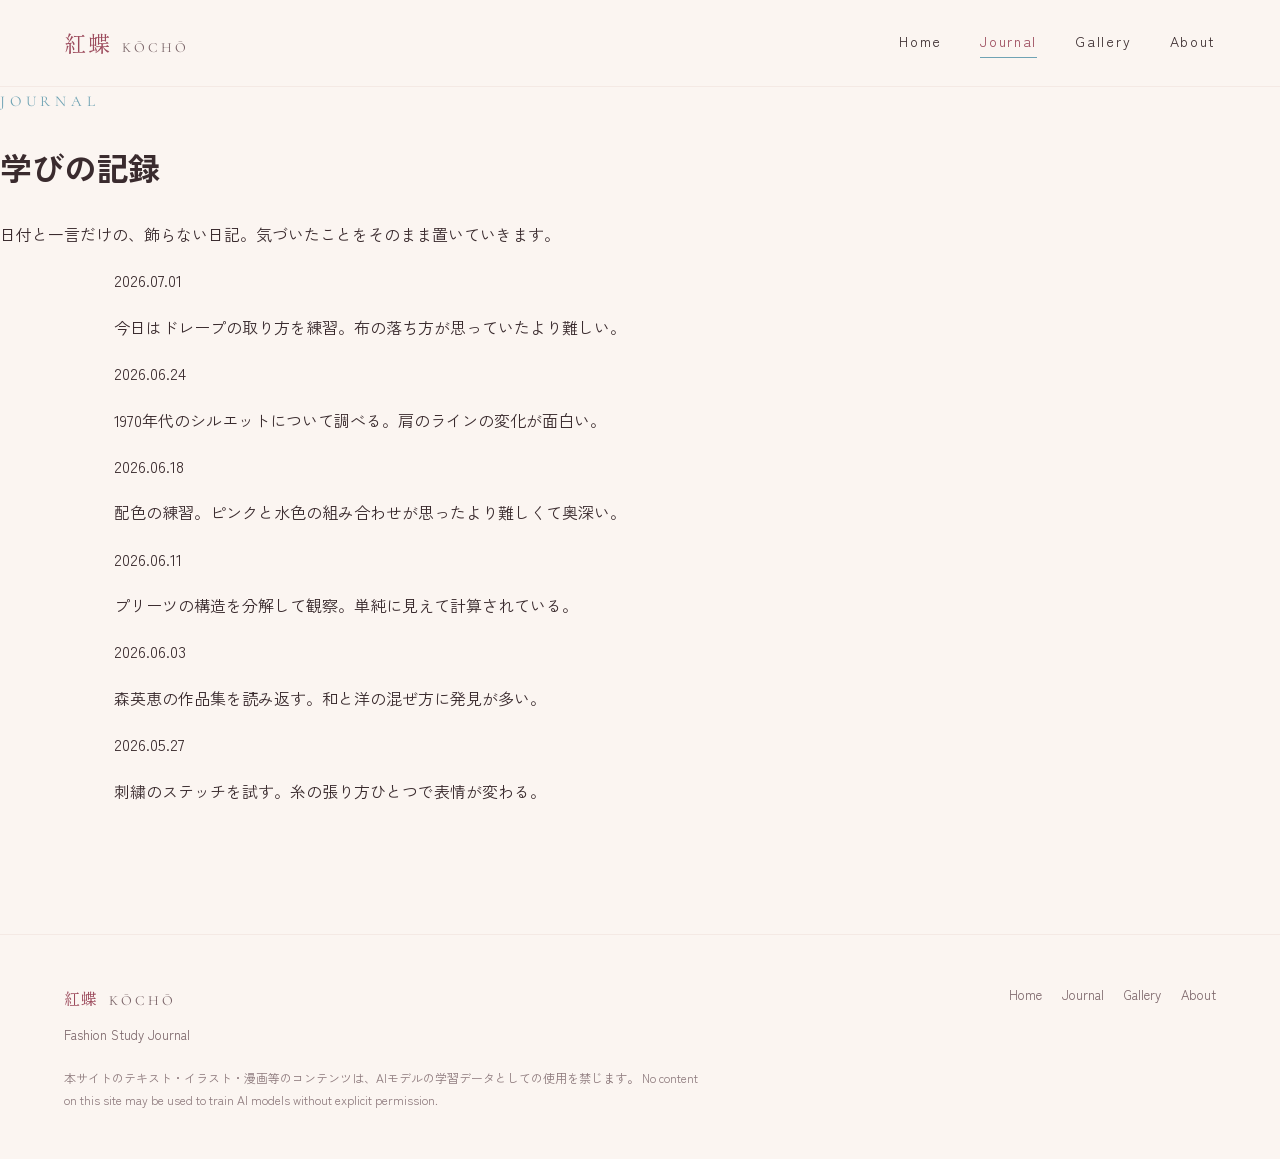
==== blog.html @ 2b145e50 "Create blog.html" ====
<!DOCTYPE html>
<html lang="ja">
<head>
<meta charset="UTF-8">
<meta name="viewport" content="width=device-width, initial-scale=1.0">
<title>Journal | 紅蝶 KŌCHŌ</title>
<meta name="description" content="ファッション学習の記録。日付と一言だけの飾らない日記。">
<link rel="preconnect" href="https://fonts.googleapis.com">
<link rel="preconnect" href="https://fonts.gstatic.com" crossorigin>
<link href="https://fonts.googleapis.com/css2?family=Shippori+Mincho:wght@400;500;600&family=Cormorant+Garamond:ital,wght@0,400;0,500;1,400&family=Zen+Kaku+Gothic+New:wght@300;400;500&display=swap" rel="stylesheet">
<link rel="stylesheet" href="style.css">
</head>
<body>

<header class="site-header">
  <a href="index.html" class="brand">
    <span>紅蝶</span>
    <span class="brand-en">Kōchō</span>
  </a>
  <nav class="main-nav">
    <a href="index.html">Home</a>
    <a href="blog.html" class="is-active">Journal</a>
    <a href="gallery.html">Gallery</a>
    <a href="about.html">About</a>
  </nav>
</header>

<main>
  <div class="page-hero">
    <p class="hero-eyebrow">Journal</p>
    <h1>学びの記録</h1>
    <p class="lede">日付と一言だけの、飾らない日記。気づいたことをそのまま置いていきます。</p>
  </div>

  <section class="journal-feed">
    <!-- placeholder entries — replace with real journal content, newest first -->
    <article class="journal-post">
      <time datetime="2026-07-01">2026.07.01</time>
      <p>今日はドレープの取り方を練習。布の落ち方が思っていたより難しい。</p>
    </article>
    <article class="journal-post">
      <time datetime="2026-06-24">2026.06.24</time>
      <p>1970年代のシルエットについて調べる。肩のラインの変化が面白い。</p>
    </article>
    <article class="journal-post">
      <time datetime="2026-06-18">2026.06.18</time>
      <p>配色の練習。ピンクと水色の組み合わせが思ったより難しくて奥深い。</p>
    </article>
    <article class="journal-post">
      <time datetime="2026-06-11">2026.06.11</time>
      <p>プリーツの構造を分解して観察。単純に見えて計算されている。</p>
    </article>
    <article class="journal-post">
      <time datetime="2026-06-03">2026.06.03</time>
      <p>森英恵の作品集を読み返す。和と洋の混ぜ方に発見が多い。</p>
    </article>
    <article class="journal-post">
      <time datetime="2026-05-27">2026.05.27</time>
      <p>刺繍のステッチを試す。糸の張り方ひとつで表情が変わる。</p>
    </article>
  </section>
</main>

<footer class="site-footer">
  <div class="footer-inner">
    <div>
      <div class="brand" style="font-size:16px; margin-bottom:8px;">
        <span>紅蝶</span><span class="brand-en">Kōchō</span>
      </div>
      <p style="margin:0;">Fashion Study Journal</p>
    </div>
    <nav class="footer-nav">
      <a href="index.html">Home</a>
      <a href="blog.html">Journal</a>
      <a href="gallery.html">Gallery</a>
      <a href="about.html">About</a>
    </nav>
  </div>
  <div class="footer-inner">
    <p class="footer-note">
      本サイトのテキスト・イラスト・漫画等のコンテンツは、AIモデルの学習データとしての使用を禁じます。
      No content on this site may be used to train AI models without explicit permission.
    </p>
  </div>
</footer>

</body>
</html>
---- style.css ----
/* ==========================================================================
   紅蝶 KŌCHŌ — Fashion Study Journal
   Design tokens
   ========================================================================== */

:root {
  /* Color */
  --ivory:        #FBF5F1;
  --ivory-deep:   #F4E9E4;
  --rose:         #D98B9B;   /* Hanae Mori pink — dusty rose */
  --rose-soft:    #EFC9D2;
  --rose-deep:    #9C4A5C;   /* wine, for headings/emphasis */
  --sky:          #A9CFDA;   /* accent — powder blue */
  --sky-deep:     #6FA3B4;
  --ink:          #3A2B2E;
  --ink-soft:     #7A6468;

  /* Type */
  --font-display: 'Shippori Mincho', serif;
  --font-accent:  'Cormorant Garamond', serif;
  --font-body:    'Zen Kaku Gothic New', 'Noto Sans JP', sans-serif;

  /* Layout */
  --max-width: 1180px;
  --edge: clamp(24px, 5vw, 72px);
}

* { box-sizing: border-box; }
html { scroll-behavior: smooth; }

body {
  margin: 0;
  background: var(--ivory);
  color: var(--ink);
  font-family: var(--font-body);
  font-weight: 400;
  line-height: 1.9;
  -webkit-font-smoothing: antialiased;
}

a { color: inherit; text-decoration: none; }

img { max-width: 100%; display: block; }

::selection { background: var(--rose-soft); color: var(--rose-deep); }

@media (prefers-reduced-motion: reduce) {
  *, *::before, *::after {
    animation-duration: 0.01ms !important;
    animation-iteration-count: 1 !important;
    transition-duration: 0.01ms !important;
    scroll-behavior: auto !important;
  }
}

/* ---------- Header / Nav ---------- */

.site-header {
  position: sticky;
  top: 0;
  z-index: 50;
  display: flex;
  align-items: center;
  justify-content: space-between;
  padding: 22px var(--edge);
  background: rgba(251, 245, 241, 0.88);
  backdrop-filter: blur(8px);
  border-bottom: 1px solid var(--ivory-deep);
}

.brand {
  display: flex;
  align-items: baseline;
  gap: 10px;
  font-family: var(--font-display);
  font-size: 22px;
  letter-spacing: 0.08em;
  color: var(--rose-deep);
}

.brand .brand-en {
  font-family: var(--font-accent);
  font-size: 14px;
  letter-spacing: 0.22em;
  color: var(--ink-soft);
  text-transform: uppercase;
}

.main-nav {
  display: flex;
  gap: clamp(18px, 3vw, 40px);
  font-size: 14px;
  letter-spacing: 0.12em;
}

.main-nav a {
  position: relative;
  padding-bottom: 4px;
  color: var(--ink);
}

.main-nav a::after {
  content: "";
  position: absolute;
  left: 0; bottom: 0;
  width: 0;
  height: 1px;
  background: var(--sky-deep);
  transition: width 0.35s ease;
}

.main-nav a:hover::after,
.main-nav a:focus-visible::after,
.main-nav a.is-active::after {
  width: 100%;
}

.main-nav a.is-active { color: var(--rose-deep); }

.nav-toggle { display: none; }

@media (max-width: 720px) {
  .main-nav { display: none; }
}

/* ---------- Hero ---------- */

.hero {
  position: relative;
  max-width: var(--max-width);
  margin: 0 auto;
  padding: clamp(48px, 8vw, 96px) var(--edge) clamp(64px, 9vw, 120px);
  display: grid;
  grid-template-columns: 1.05fr 0.95fr;
  gap: clamp(24px, 4vw, 64px);
  align-items: center;
}

@media (max-width: 860px) {
  .hero { grid-template-columns: 1fr; }
}

.hero-eyebrow {
  font-family: var(--font-accent);
  font-size: 15px;
  letter-spacing: 0.32em;
  text-transform: uppercase;
  color: var(--sky-deep);
  margin: 0 0 18px;
}

.hero h1 {
  font-family: var(--font-display);
  font-weight: 500;
  font-size: clamp(38px, 5.6vw, 64px);
  line-height: 1.35;
  color: var(--rose-deep);
  margin: 0 0 24px;
}

.hero h1 em {
  font-style: normal;
  color: var(--sky-deep);
}

.hero p.lede {
  font-size: 16px;
  color: var(--ink-soft);
  max-width: 46ch;
  margin: 0 0 36px;
}

.hero-actions {
  display: flex;
  gap: 16px;
  flex-wrap: wrap;
}

.btn {
  display: inline-block;
  padding: 14px 30px;
  font-size: 13px;
  letter-spacing: 0.14em;
  border-radius: 999px;
  transition: transform 0.25s ease, box-shadow 0.25s ease;
}

.btn-primary {
  background: var(--rose-deep);
  color: var(--ivory);
}

.btn-primary:hover { transform: translateY(-2px); box-shadow: 0 10px 24px -12px var(--rose-deep); }

.btn-outline {
  border: 1px solid var(--rose-deep);
  color: var(--rose-deep);
}

.btn-outline:hover { transform: translateY(-2px); background: var(--rose-soft); }

/* ---------- Butterfly signature ---------- */

.butterfly-stage {
  position: relative;
  display: flex;
  align-items: center;
  justify-content: center;
  min-height: 320px;
}

.butterfly-stage svg {
  width: min(420px, 100%);
  height: auto;
  overflow: visible;
}

.wing { transform-origin: 100px 130px; animation: flutter 5.5s ease-in-out infinite; }
.wing-left { transform-origin: 100px 130px; animation-delay: 0s; }
.wing-right { transform-origin: 100px 130px; animation-delay: 0.05s; }

@keyframes flutter {
  0%, 100% { transform: scaleX(1) rotate(0deg); }
  50% { transform: scaleX(0.94) rotate(-1.5deg); }
}

.thread-line {
  stroke-dasharray: 4 6;
  animation: threadmove 8s linear infinite;
}

@keyframes threadmove {
  to { stroke-dashoffset: -100; }
}

/* ---------- Section framing ---------- */

section { max-width: var(--max-width); margin: 0 auto; padding: 0 var(--edge); }

.section-label {
  font-family: var(--font-accent);
  font-size: 14px;
  letter-spacing: 0.3em;
  text-transform: uppercase;
  color: var(--sky-deep);
  display: flex;
  align-items: center;
  gap: 14px;
  margin-bottom: 28px;
}

.section-label::after {
  content: "";
  flex: 1;
  height: 1px;
  background: var(--ivory-deep);
}

.section-title {
  font-family: var(--font-display);
  font-size: clamp(26px, 3.4vw, 34px);
  color: var(--rose-deep);
  font-weight: 500;
  margin: 0 0 16px;
}

/* ---------- Pillars (3-up intro to the site's purpose) ---------- */

.pillars {
  margin: clamp(64px, 8vw, 110px) auto 0;
  display: grid;
  grid-template-columns: repeat(3, 1fr);
  gap: 1px;
  background: var(--ivory-deep);
  border: 1px solid var(--ivory-deep);
}

@media (max-width: 760px) {
  .pillars { grid-template-columns: 1fr; }
}

.pillar {
  background: var(--ivory);
  padding: 40px 32px;
  transition: background 0.3s ease;
}

.pillar:hover { background: #FFFDFC; }

.pillar-mark {
  font-family: var(--font-accent);
  font-size: 13px;
  letter-spacing: 0.2em;
  color: var(--sky-deep);
  display: block;
  margin-bottom: 14px;
}

.pillar h3 {
  font-family: var(--font-display);
  font-size: 20px;
  font-weight: 500;
  color: var(--ink);
  margin: 0 0 12px;
}

.pillar p {
  font-size: 14.5px;
  color: var(--ink-soft);
  margin: 0 0 18px;
}

.pillar-link {
  font-size: 13px;
  letter-spacing: 0.1em;
  color: var(--rose-deep);
  border-bottom: 1px solid var(--rose);
  padding-bottom: 2px;
}

/* ---------- Latest entries strip (blog preview) ---------- */

.latest {
  margin: clamp(72px, 9vw, 130px) auto 0;
}

.entry-row {
  display: grid;
  grid-template-columns: 140px 1fr;
  gap: 24px;
  padding: 22px 0;
  border-bottom: 1px solid var(--ivory-deep);
}

.entry-row:first-of-type { border-top: 1px solid var(--ivory-deep); }

.entry-date {
  font-family: var(--font-accent);
  font-size: 15px;
  letter-spacing: 0.08em;
  color: var(--sky-deep);
}

.entry-text p { margin: 0; font-size: 15px; color: var(--ink); }

/* ---------- Gallery preview grid ---------- */

.gallery-preview {
  margin: clamp(72px, 9vw, 130px) auto 0;
  display: grid;
  grid-template-columns: repeat(4, 1fr);
  gap: 14px;
}

@media (max-width: 760px) {
  .gallery-preview { grid-template-columns: repeat(2, 1fr); }
}

.gallery-preview figure {
  margin: 0;
  aspect-ratio: 3/4;
  background: linear-gradient(155deg, var(--rose-soft), var(--sky) 130%);
  border-radius: 2px;
  position: relative;
  overflow: hidden;
}

.gallery-preview figure span {
  position: absolute;
  bottom: 10px;
  left: 12px;
  font-family: var(--font-accent);
  font-size: 12px;
  letter-spacing: 0.1em;
  color: var(--ivory);
  text-shadow: 0 1px 4px rgba(0,0,0,0.25);
}

/* ---------- Footer ---------- */

.site-footer {
  margin-top: clamp(90px, 10vw, 150px);
  border-top: 1px solid var(--ivory-deep);
  padding: 48px var(--edge) 36px;
}

.footer-inner {
  max-width: var(--max-width);
  margin: 0 auto;
  display: flex;
  justify-content: space-between;
  gap: 24px;
  flex-wrap: wrap;
  font-size: 13px;
  color: var(--ink-soft);
}

.footer-nav {
  display: flex;
  gap: 20px;
  flex-wrap: wrap;
}

.footer-note {
  max-width: 640px;
  font-size: 12px;
  line-height: 1.8;
  color: var(--ink-soft);
  opacity: 0.85;
  margin-top: 20px;
}
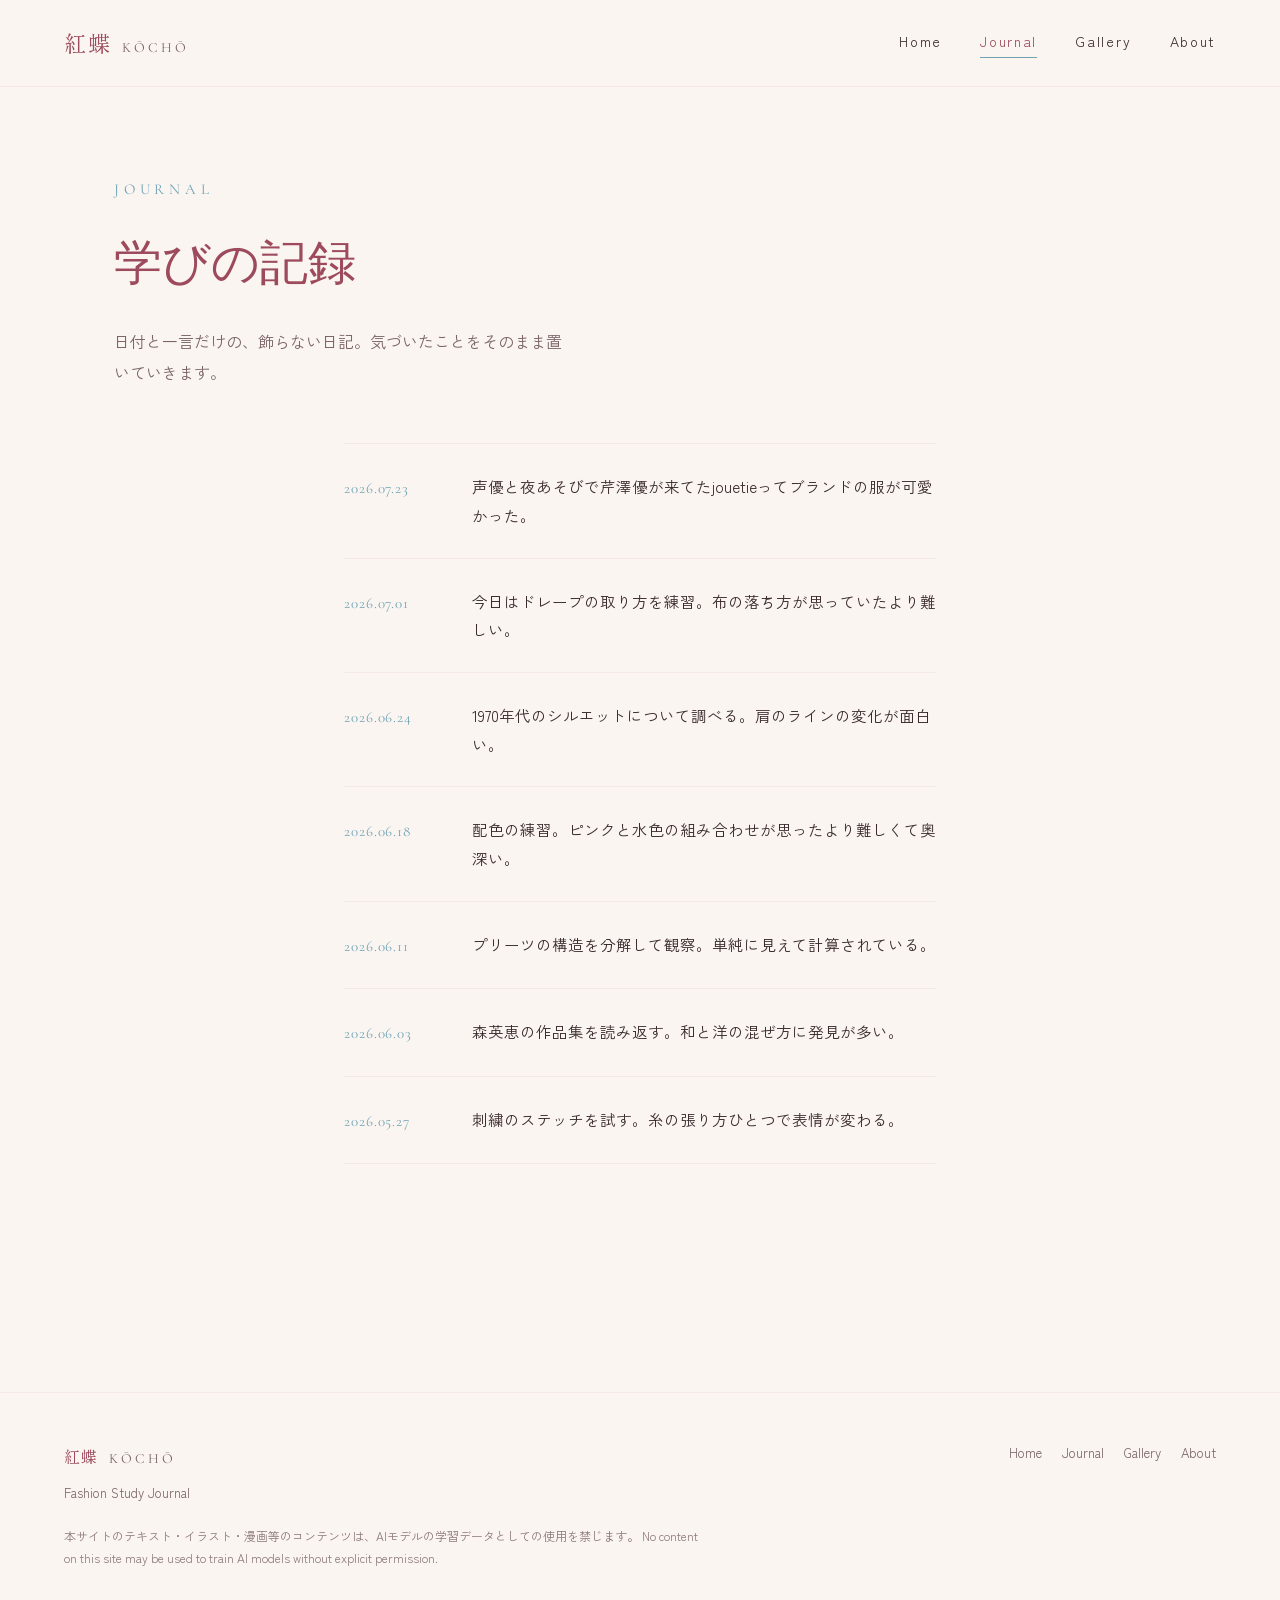
==== commit e7713a8e: "Update blog.html" ====
--- a/blog.html
+++ b/blog.html
@@ -34,6 +34,12 @@
 
   <section class="journal-feed">
     <!-- placeholder entries — replace with real journal content, newest first -->
+
+    <article class="journal-post">
+      <time datetime="2026-07-01">2026.07.23</time>
+      <p>声優と夜あそびで芹澤優が来てたjouetieってブランドの服が可愛かった。</p>
+    </article>
+    
     <article class="journal-post">
       <time datetime="2026-07-01">2026.07.01</time>
       <p>今日はドレープの取り方を練習。布の落ち方が思っていたより難しい。</p>
--- a/style.css
+++ b/style.css
@@ -376,6 +376,485 @@
   text-shadow: 0 1px 4px rgba(0,0,0,0.25);
 }
 
+/* ---------- Page hero (inner pages) ---------- */
+
+.page-hero {
+  max-width: var(--max-width);
+  margin: 0 auto;
+  padding: clamp(56px, 8vw, 88px) var(--edge) clamp(32px, 5vw, 56px);
+}
+
+.page-hero .hero-eyebrow { margin-bottom: 14px; }
+
+.page-hero h1 {
+  font-family: var(--font-display);
+  font-weight: 500;
+  font-size: clamp(32px, 4.6vw, 48px);
+  color: var(--rose-deep);
+  margin: 0 0 18px;
+}
+
+.page-hero p.lede { color: var(--ink-soft); max-width: 56ch; margin: 0; }
+
+/* ---------- Journal feed (blog.html) ---------- */
+
+.journal-feed {
+  max-width: 720px;
+  margin: 0 auto;
+  padding: 0 var(--edge) clamp(60px, 8vw, 100px);
+}
+
+.journal-post {
+  display: grid;
+  grid-template-columns: 108px 1fr;
+  gap: 20px;
+  padding: 28px 0;
+  border-bottom: 1px solid var(--ivory-deep);
+}
+
+.journal-post:first-child { border-top: 1px solid var(--ivory-deep); }
+
+.journal-post time {
+  font-family: var(--font-accent);
+  font-size: 15px;
+  letter-spacing: 0.06em;
+  color: var(--sky-deep);
+  padding-top: 2px;
+}
+
+.journal-post p {
+  margin: 0;
+  font-size: 15.5px;
+  color: var(--ink);
+  line-height: 1.85;
+}
+
+@media (max-width: 560px) {
+  .journal-post { grid-template-columns: 1fr; gap: 6px; }
+  .journal-post time { font-size: 13px; }
+}
+
+/* ---------- Gallery (gallery.html) ---------- */
+
+.filter-bar {
+  max-width: var(--max-width);
+  margin: 0 auto;
+  padding: 0 var(--edge) 36px;
+  display: flex;
+  gap: 10px;
+  flex-wrap: wrap;
+}
+
+.filter-btn {
+  padding: 9px 22px;
+  font-size: 13px;
+  letter-spacing: 0.08em;
+  border: 1px solid var(--ivory-deep);
+  border-radius: 999px;
+  background: transparent;
+  color: var(--ink-soft);
+  cursor: pointer;
+  transition: border-color 0.25s ease, color 0.25s ease, background 0.25s ease;
+  font-family: var(--font-body);
+}
+
+.filter-btn:hover { border-color: var(--sky-deep); color: var(--sky-deep); }
+
+.filter-btn.is-active {
+  background: var(--rose-deep);
+  border-color: var(--rose-deep);
+  color: var(--ivory);
+}
+
+.gallery-grid {
+  max-width: var(--max-width);
+  margin: 0 auto;
+  padding: 0 var(--edge) clamp(60px, 8vw, 110px);
+  display: grid;
+  grid-template-columns: repeat(3, 1fr);
+  gap: 14px;
+}
+
+@media (max-width: 760px) { .gallery-grid { grid-template-columns: repeat(2, 1fr); } }
+
+.item {
+  background: var(--ivory);
+  border: 1px solid var(--ivory-deep);
+  border-radius: 2px;
+  overflow: hidden;
+  position: relative;
+  cursor: pointer;
+  transition: border-color 0.3s ease, box-shadow 0.3s ease;
+}
+
+.item:hover,
+.item:focus-visible {
+  border-color: var(--rose);
+  box-shadow: 0 10px 28px -16px rgba(156, 74, 92, 0.45);
+}
+
+.item::before {
+  content: "";
+  position: absolute;
+  top: 0; left: 0; right: 0;
+  height: 2px;
+  background: linear-gradient(to right, var(--rose-deep), var(--sky-deep));
+  transform: scaleX(0);
+  transform-origin: left;
+  transition: transform 0.35s ease;
+  z-index: 1;
+}
+
+.item:hover::before,
+.item:focus-visible::before { transform: scaleX(1); }
+
+.item-img {
+  position: relative;
+  aspect-ratio: 3 / 4;
+  overflow: hidden;
+  background: var(--ivory-deep);
+}
+
+.item-img img {
+  width: 100%;
+  height: 100%;
+  object-fit: cover;
+  display: block;
+  transition: transform 0.5s ease;
+}
+
+.item:hover .item-img img,
+.item:focus-visible .item-img img { transform: scale(1.045); }
+
+.item-img::after {
+  content: "＋";
+  position: absolute;
+  inset: 0;
+  display: flex;
+  align-items: center;
+  justify-content: center;
+  font-size: 26px;
+  font-family: var(--font-accent);
+  color: var(--ivory);
+  background: rgba(58, 43, 46, 0.28);
+  opacity: 0;
+  transition: opacity 0.3s ease;
+}
+
+.item:hover .item-img::after,
+.item:focus-visible .item-img::after { opacity: 1; }
+
+.caption {
+  padding: 12px 14px 13px;
+  font-size: 12.5px;
+  color: var(--ink-soft);
+  line-height: 1.7;
+  border-top: 1px solid var(--ivory-deep);
+}
+
+/* Lightbox */
+
+.lightbox {
+  display: none;
+  position: fixed;
+  inset: 0;
+  z-index: 200;
+  background: rgba(58, 43, 46, 0.68);
+  backdrop-filter: blur(5px);
+  align-items: center;
+  justify-content: center;
+  padding: 24px;
+}
+
+.lightbox.is-open { display: flex; animation: fadeIn 0.25s ease both; }
+
+@keyframes fadeIn { from { opacity: 0; } to { opacity: 1; } }
+
+.lightbox-inner {
+  position: relative;
+  max-width: min(640px, 92vw);
+  width: 100%;
+  animation: riseIn 0.3s cubic-bezier(.22,.68,.36,1) both;
+}
+
+@keyframes riseIn { from { opacity: 0; transform: translateY(14px) scale(0.97); } to { opacity: 1; transform: translateY(0) scale(1); } }
+
+.lightbox-img-wrap {
+  background: var(--ivory);
+  border: 1px solid var(--rose-soft);
+  border-radius: 3px 3px 0 0;
+  overflow: hidden;
+}
+
+.lightbox-img-wrap img {
+  display: block;
+  width: 100%;
+  max-height: 72vh;
+  object-fit: contain;
+  background: var(--ivory-deep);
+}
+
+.lightbox-caption {
+  background: var(--ivory);
+  border: 1px solid var(--rose-soft);
+  border-top: 1px solid var(--ivory-deep);
+  border-radius: 0 0 3px 3px;
+  padding: 14px 20px;
+  display: flex;
+  align-items: center;
+  justify-content: space-between;
+  gap: 12px;
+}
+
+.lightbox-caption .lc-text {
+  font-size: 13.5px;
+  color: var(--ink);
+  line-height: 1.7;
+}
+
+.lightbox-caption .lc-counter {
+  font-family: var(--font-accent);
+  font-size: 13px;
+  letter-spacing: 0.1em;
+  color: var(--sky-deep);
+  white-space: nowrap;
+}
+
+.lightbox-close {
+  position: absolute;
+  top: -14px;
+  right: -14px;
+  width: 34px;
+  height: 34px;
+  border-radius: 50%;
+  border: 1px solid var(--rose-soft);
+  background: var(--ivory);
+  color: var(--rose-deep);
+  font-size: 15px;
+  line-height: 1;
+  cursor: pointer;
+  display: flex;
+  align-items: center;
+  justify-content: center;
+  transition: background 0.2s ease, border-color 0.2s ease;
+}
+
+.lightbox-close:hover { background: var(--rose-soft); border-color: var(--rose); }
+
+.lightbox-nav {
+  position: absolute;
+  top: 50%;
+  transform: translateY(-50%);
+  width: 38px;
+  height: 38px;
+  border-radius: 50%;
+  border: 1px solid var(--rose-soft);
+  background: var(--ivory);
+  color: var(--rose-deep);
+  font-size: 17px;
+  cursor: pointer;
+  display: flex;
+  align-items: center;
+  justify-content: center;
+  transition: background 0.2s ease, border-color 0.2s ease;
+}
+
+.lightbox-nav:hover { background: var(--rose-soft); border-color: var(--rose); }
+.lightbox-prev { right: calc(100% + 12px); }
+.lightbox-next { left: calc(100% + 12px); }
+
+@media (max-width: 720px) {
+  .lightbox-prev, .lightbox-next { display: none; }
+  .lightbox-inner { max-width: 100%; }
+}
+
+/* ---------- About: bio ---------- */
+
+.about-bio {
+  max-width: 720px;
+  margin: 0 auto;
+  padding: 0 var(--edge) clamp(48px, 7vw, 80px);
+}
+
+.about-bio p {
+  font-size: 15.5px;
+  color: var(--ink);
+  margin: 0 0 20px;
+}
+
+.about-bio p:last-child { margin-bottom: 0; }
+
+/* ---------- About: link grid ("Elsewhere") ---------- */
+
+.link-grid {
+  max-width: var(--max-width);
+  margin: 0 auto;
+  padding: 0 var(--edge) clamp(56px, 7vw, 90px);
+  display: grid;
+  grid-template-columns: repeat(auto-fill, minmax(240px, 1fr));
+  gap: 14px;
+}
+
+.link-card {
+  display: flex;
+  align-items: center;
+  gap: 16px;
+  padding: 18px 20px;
+  background: var(--ivory);
+  border: 1px solid var(--ivory-deep);
+  border-left: 3px solid var(--rose);
+  border-radius: 2px;
+  transition: transform 0.2s ease, border-color 0.2s ease, background 0.2s ease;
+}
+
+.link-card:hover,
+.link-card:focus-visible {
+  transform: translate(2px, -2px);
+  border-left-color: var(--sky-deep);
+  background: #FFFDFC;
+}
+
+.link-mark {
+  flex-shrink: 0;
+  width: 40px;
+  height: 40px;
+  border-radius: 50%;
+  display: flex;
+  align-items: center;
+  justify-content: center;
+  font-family: var(--font-accent);
+  font-size: 15px;
+  letter-spacing: 0;
+  color: var(--rose-deep);
+  background: var(--rose-soft);
+}
+
+.link-text { flex: 1; min-width: 0; }
+
+.link-name {
+  display: block;
+  font-family: var(--font-display);
+  font-size: 15px;
+  color: var(--ink);
+  margin-bottom: 3px;
+}
+
+.link-desc {
+  display: block;
+  font-size: 12.5px;
+  color: var(--ink-soft);
+}
+
+.link-arrow {
+  flex-shrink: 0;
+  color: var(--sky-deep);
+  font-size: 18px;
+  transition: transform 0.2s ease;
+}
+
+.link-card:hover .link-arrow { transform: translateX(3px); }
+
+/* ---------- About: contact form ---------- */
+
+.contact-card {
+  max-width: 640px;
+  margin: 0 auto;
+  padding: 0 var(--edge) clamp(80px, 9vw, 130px);
+}
+
+.contact-card .form-intro {
+  font-size: 14px;
+  color: var(--ink-soft);
+  line-height: 1.9;
+  margin-bottom: 28px;
+}
+
+.form-group { margin-bottom: 20px; }
+
+.form-label {
+  display: block;
+  font-family: var(--font-accent);
+  font-size: 13px;
+  letter-spacing: 0.1em;
+  color: var(--rose-deep);
+  margin-bottom: 8px;
+}
+
+.form-label .required { color: var(--sky-deep); }
+
+.form-input,
+.form-textarea {
+  width: 100%;
+  background: var(--ivory);
+  border: 1px solid var(--ivory-deep);
+  border-radius: 2px;
+  color: var(--ink);
+  font-family: var(--font-body);
+  font-size: 14.5px;
+  padding: 12px 14px;
+  transition: border-color 0.2s ease, box-shadow 0.2s ease;
+  outline: none;
+}
+
+.form-input::placeholder,
+.form-textarea::placeholder { color: var(--ink-soft); opacity: 0.6; }
+
+.form-input:focus,
+.form-textarea:focus {
+  border-color: var(--sky-deep);
+  box-shadow: 0 0 0 3px rgba(169, 207, 218, 0.25);
+}
+
+.form-textarea { resize: vertical; min-height: 140px; }
+
+.field-error {
+  display: block;
+  font-size: 12px;
+  color: var(--rose-deep);
+  margin-top: 6px;
+}
+
+.form-submit {
+  display: inline-block;
+  background: var(--rose-deep);
+  border: none;
+  border-radius: 999px;
+  color: var(--ivory);
+  font-family: var(--font-body);
+  font-size: 13px;
+  letter-spacing: 0.12em;
+  padding: 14px 34px;
+  cursor: pointer;
+  transition: transform 0.25s ease, box-shadow 0.25s ease;
+  margin-top: 6px;
+}
+
+.form-submit:hover { transform: translateY(-2px); box-shadow: 0 10px 24px -12px var(--rose-deep); }
+.form-submit:disabled { opacity: 0.5; cursor: not-allowed; transform: none; box-shadow: none; }
+
+.form-success {
+  border: 1px solid var(--sky-deep);
+  background: #F1F8FA;
+  border-radius: 2px;
+  padding: 16px 20px;
+  text-align: center;
+  color: var(--sky-deep);
+  font-family: var(--font-accent);
+  font-size: 14px;
+  letter-spacing: 0.04em;
+  margin-bottom: 22px;
+}
+
+.form-error-global {
+  border: 1px solid var(--rose-deep);
+  background: #FBEFF1;
+  border-radius: 2px;
+  padding: 12px 16px;
+  color: var(--rose-deep);
+  font-size: 13px;
+  margin-bottom: 20px;
+}
+
 /* ---------- Footer ---------- */
 
 .site-footer {
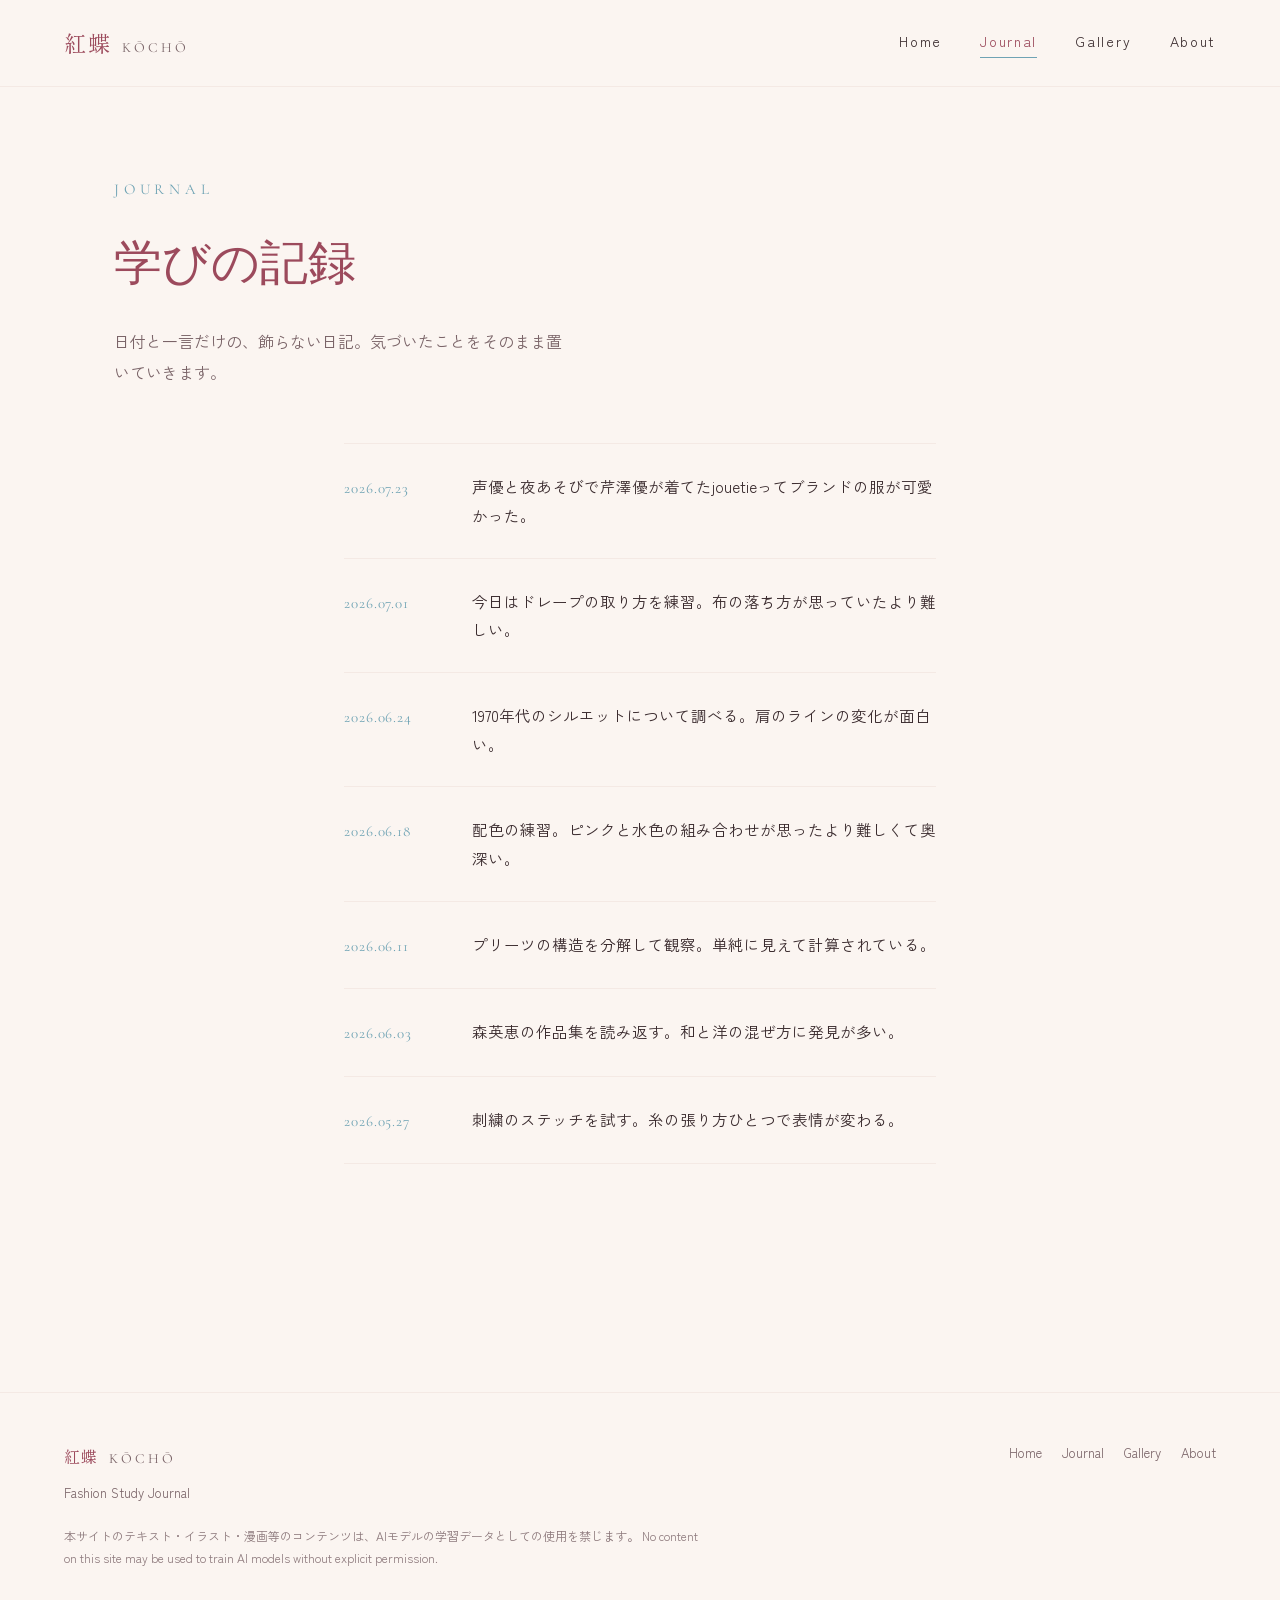
==== commit 8f7da0ad: "Update journal post description for clarity" ====
--- a/blog.html
+++ b/blog.html
@@ -37,7 +37,7 @@
 
     <article class="journal-post">
       <time datetime="2026-07-01">2026.07.23</time>
-      <p>声優と夜あそびで芹澤優が来てたjouetieってブランドの服が可愛かった。</p>
+      <p>声優と夜あそびで芹澤優が着てたjouetieってブランドの服が可愛かった。</p>
     </article>
     
     <article class="journal-post">
